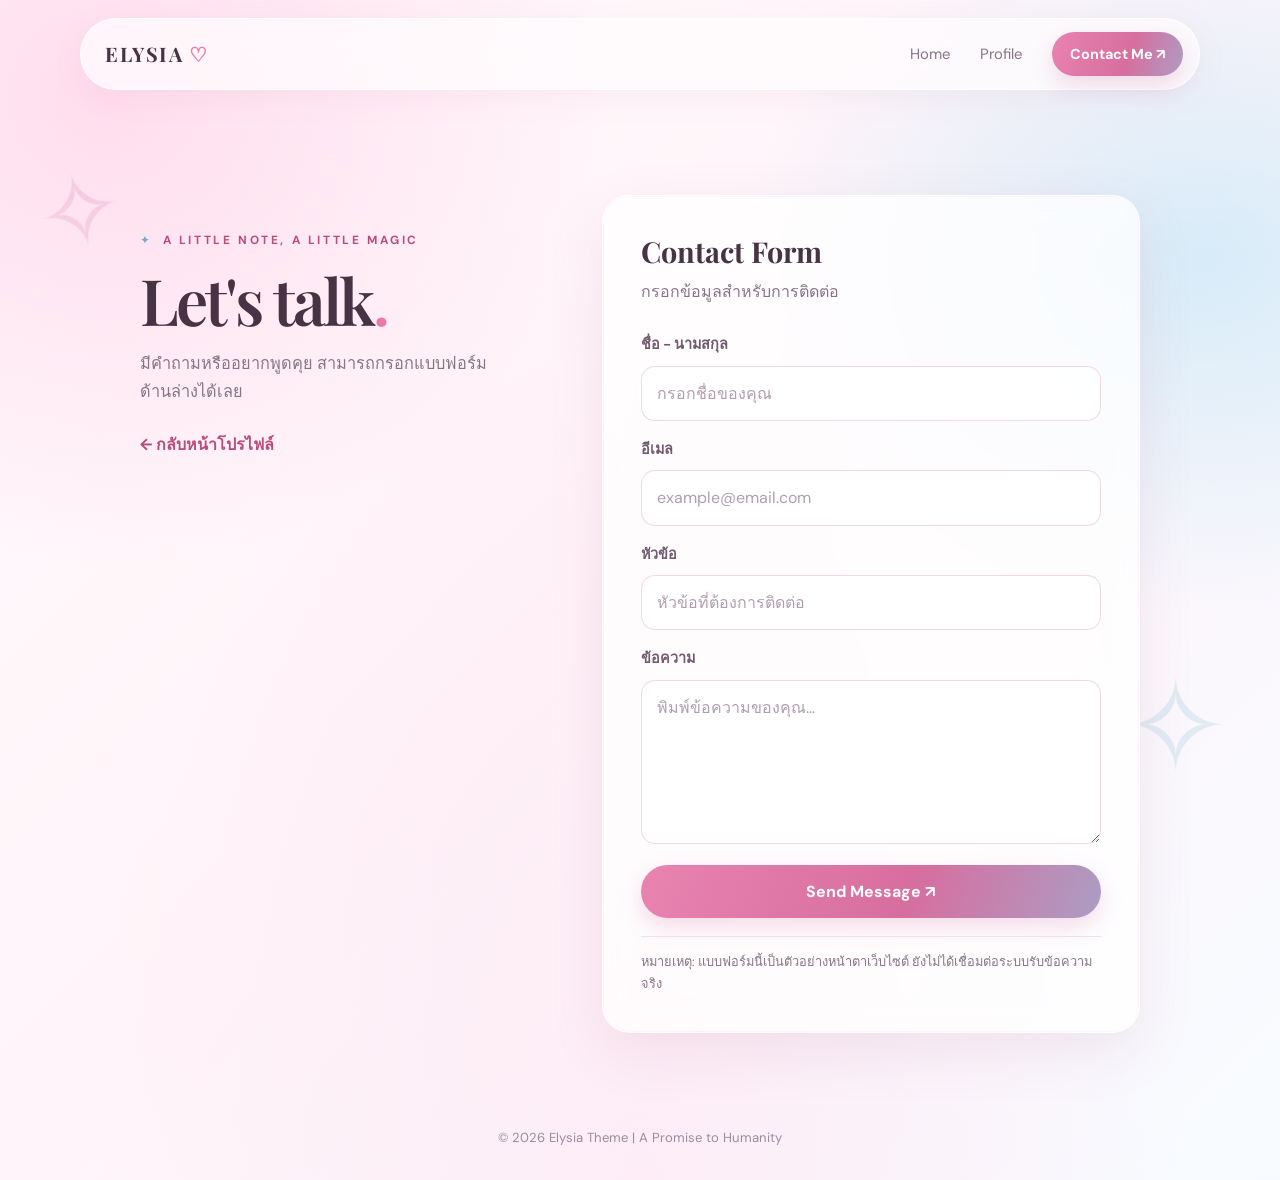
==== Contact.html @ 3596834e "Add files via upload" ====
<!DOCTYPE html>
<html lang="th">
<head>
    <meta charset="UTF-8">
    <meta name="viewport" content="width=device-width, initial-scale=1.0">
    <meta name="theme-color" content="#fff4f9">
    <meta name="description" content="Get in touch in a soft, Elysia-inspired space.">
    <title>Elysia — Contact</title>
    <link rel="stylesheet" href="styles.css">
</head>
<body>
    <header class="navbar">
        <a href="index.html" class="logo">ELYSIA<span>♡</span></a>
        <nav>
            <a href="index.html">Home</a>
            <a href="index.html#profile">Profile</a>
            <a href="Contact.html" class="nav-button">Contact Me ↗</a>
        </nav>
    </header>

    <main class="container contact-layout">
        <section class="contact-heading">
            <p class="eyebrow">A LITTLE NOTE, A LITTLE MAGIC</p>
            <h1>Let's talk<span>.</span></h1>
            <p>มีคำถามหรืออยากพูดคุย สามารถกรอกแบบฟอร์มด้านล่างได้เลย</p>
            <a href="index.html" class="back-link">← กลับหน้าโปรไฟล์</a>
        </section>

        <section class="contact-card">
            <h2>Contact Form</h2>
            <p class="section-description">กรอกข้อมูลสำหรับการติดต่อ</p>

            <form action="#" method="get">
                <label for="name">ชื่อ - นามสกุล</label>
                <input type="text" id="name" name="name"
                       placeholder="กรอกชื่อของคุณ" required>

                <label for="email">อีเมล</label>
                <input type="email" id="email" name="email"
                       placeholder="example@email.com" required>

                <label for="subject">หัวข้อ</label>
                <input type="text" id="subject" name="subject"
                       placeholder="หัวข้อที่ต้องการติดต่อ" required>

                <label for="message">ข้อความ</label>
                <textarea id="message" name="message" rows="5"
                          placeholder="พิมพ์ข้อความของคุณ..." required></textarea>

                <button type="submit" class="primary-button submit-button">
                    Send Message ↗
                </button>
            </form>

            <p class="form-note">
                หมายเหตุ: แบบฟอร์มนี้เป็นตัวอย่างหน้าตาเว็บไซต์
                ยังไม่ได้เชื่อมต่อระบบรับข้อความจริง
            </p>
        </section>
    </main>

    <footer>
        <p>© 2026 Elysia Theme | A Promise to Humanity</p>
    </footer>
</body>
</html>
---- styles.css ----
/* Elysia-inspired theme — soft rose, pearl, and crystal blue */
@import url('https://fonts.googleapis.com/css2?family=DM+Sans:wght@400;500;600;700&family=Playfair+Display:wght@500;600;700&display=swap');

:root {
    color-scheme: light;
    --rose: #e979a8;
    --rose-deep: #b94b7d;
    --rose-soft: #fbe3ee;
    --pink-glass: rgba(255, 255, 255, 0.78);
    --pearl: #fffafc;
    --ink: #483344;
    --muted: #887487;
    --blue: #b9dff1;
    --blue-deep: #6eabc9;
    --line: rgba(211, 143, 177, 0.25);
    --shadow: 0 18px 55px rgba(166, 101, 138, 0.12);
    --radius-lg: 28px;
    --radius-md: 18px;
}

* { box-sizing: border-box; }
html { scroll-behavior: smooth; }
body {
    margin: 0;
    min-height: 100vh;
    color: var(--ink);
    font-family: 'DM Sans', 'Noto Sans Thai', system-ui, -apple-system, sans-serif;
    line-height: 1.7;
    background:
        radial-gradient(ellipse at 8% 8%, rgba(255, 210, 231, .72), transparent 32rem),
        radial-gradient(ellipse at 94% 22%, rgba(195, 230, 247, .65), transparent 29rem),
        radial-gradient(ellipse at 50% 100%, rgba(255, 226, 240, .5), transparent 34rem),
        linear-gradient(135deg, #fff9fc 0%, #fff4f9 48%, #f7fbff 100%);
    overflow-x: hidden;
}

body::before, body::after {
    position: fixed;
    z-index: -1;
    pointer-events: none;
    content: '✧';
    color: rgba(211, 126, 169, .22);
    font-family: Georgia, serif;
    line-height: 1;
}
body::before { top: 18%; left: 3%; font-size: clamp(3rem, 8vw, 7rem); transform: rotate(-14deg); }
body::after { right: 4%; bottom: 12%; font-size: clamp(4rem, 10vw, 9rem); color: rgba(125, 183, 213, .2); }

a { color: inherit; text-decoration: none; }
button, input, textarea { font: inherit; }

.navbar {
    position: sticky;
    top: 0;
    z-index: 10;
    display: flex;
    align-items: center;
    justify-content: space-between;
    gap: 24px;
    width: min(1120px, calc(100% - 40px));
    margin: 18px auto 0;
    padding: 13px 16px 13px 24px;
    border: 1px solid rgba(255, 255, 255, .9);
    border-radius: 999px;
    background: rgba(255, 252, 254, .74);
    box-shadow: 0 8px 30px rgba(173, 117, 149, .08);
    backdrop-filter: blur(18px);
}
.logo {
    font-family: 'Playfair Display', Georgia, serif;
    font-size: 1.25rem;
    font-weight: 700;
    letter-spacing: .08em;
    white-space: nowrap;
}
.logo span { color: var(--rose); margin-left: 5px; }
.navbar nav { display: flex; align-items: center; gap: clamp(12px, 2.6vw, 30px); }
.navbar nav a:not(.nav-button) {
    color: var(--muted);
    font-size: .93rem;
    transition: color .2s ease;
}
.navbar nav a:not(.nav-button):hover { color: var(--rose-deep); }
.nav-button, .primary-button {
    display: inline-flex;
    align-items: center;
    justify-content: center;
    gap: 8px;
    border: 0;
    border-radius: 999px;
    color: white;
    font-weight: 700;
    background: linear-gradient(110deg, #e983b0 0%, #d76e9f 58%, #8cbfdd 130%);
    box-shadow: 0 9px 22px rgba(212, 112, 159, .24);
    transition: transform .2s ease, box-shadow .2s ease, filter .2s ease;
}
.nav-button { padding: 10px 18px; font-size: .9rem; }
.primary-button { padding: 13px 23px; cursor: pointer; }
.nav-button:hover, .primary-button:hover { transform: translateY(-2px); box-shadow: 0 13px 27px rgba(212, 112, 159, .3); filter: saturate(1.08); }

.container { width: min(1000px, calc(100% - 40px)); margin: 0 auto; }
.hero, .contact-heading { position: relative; text-align: center; }
.hero { padding: clamp(62px, 9vw, 108px) 0 44px; }
.eyebrow {
    margin: 0 0 11px;
    color: var(--rose-deep);
    font-size: .74rem;
    font-weight: 700;
    letter-spacing: .22em;
    text-transform: uppercase;
}
.hero .eyebrow::before, .contact-heading .eyebrow::before { content: '✦'; padding-right: 10px; color: var(--blue-deep); }
.hero .eyebrow::after, .contact-heading .eyebrow::after { content: '✦'; padding-left: 10px; color: var(--blue-deep); }
h1, h2 { margin-top: 0; line-height: 1.2; }
h1, h2, .content-card h2, .profile-info h2, .contact-card h2 {
    font-family: 'Playfair Display', Georgia, 'Noto Serif Thai', serif;
}
.hero h1, .contact-heading h1 {
    margin-bottom: 12px;
    font-size: clamp(2.7rem, 7.3vw, 5.1rem);
    font-weight: 600;
    letter-spacing: -.045em;
}
.hero h1 span, .contact-heading h1 span {
    color: var(--rose);
    text-shadow: 0 6px 28px rgba(230, 121, 168, .18);
}
.intro, .contact-heading > p:not(.eyebrow) { margin: 0; color: var(--muted); font-size: 1.02rem; }
.hero::after {
    display: block;
    width: 100px;
    height: 2px;
    margin: 27px auto 0;
    content: '';
    border-radius: 9px;
    background: linear-gradient(90deg, transparent, #e99ac0, #b7dcec, transparent);
}

.profile-card, .content-card, .contact-card {
    border: 1px solid rgba(255, 255, 255, .94);
    border-radius: var(--radius-lg);
    background: var(--pink-glass);
    box-shadow: var(--shadow), inset 0 0 0 1px rgba(231, 181, 204, .11);
    backdrop-filter: blur(14px);
}
.profile-card {
    display: grid;
    grid-template-columns: minmax(210px, .78fr) 1.5fr;
    align-items: center;
    gap: clamp(24px, 5vw, 54px);
    padding: clamp(24px, 4vw, 46px);
}
.profile-photo {
    position: relative;
    width: min(100%, 280px);
    aspect-ratio: 4 / 5;
    justify-self: center;
    padding: 8px;
    border: 1px solid rgba(226, 144, 182, .52);
    border-radius: 48% 48% 30px 30px;
    background: linear-gradient(145deg, rgba(255,255,255,.95), rgba(249,220,235,.86) 55%, rgba(198,229,242,.75));
    box-shadow: 0 14px 36px rgba(198, 130, 165, .15);
}
.profile-photo::before {
    position: absolute;
    top: -12px;
    right: -11px;
    z-index: 1;
    display: grid;
    width: 42px;
    height: 42px;
    place-items: center;
    content: '✿';
    color: #d774a1;
    border: 1px solid white;
    border-radius: 50%;
    background: #fff7fb;
    box-shadow: 0 6px 18px rgba(190, 115, 153, .15);
    font-size: 1.35rem;
}
.profile-photo img {
    display: block;
    width: 100%;
    height: 100%;
    object-fit: cover;
    border-radius: 46% 46% 23px 23px;
    background: linear-gradient(145deg, #f8ddeb, #d7edf7);
}
.profile-info h2, .content-card h2 { margin-bottom: 20px; font-size: clamp(1.65rem, 3.8vw, 2.1rem); }
.info-table { width: 100%; border-collapse: collapse; }
.info-table tr + tr { border-top: 1px solid var(--line); }
.info-table th, .info-table td { padding: 13px 5px; text-align: left; vertical-align: top; }
.info-table th { width: 39%; color: var(--muted); font-size: .88rem; font-weight: 500; }
.info-table td { font-weight: 600; }

.content-card { margin-top: 24px; padding: clamp(24px, 4vw, 38px); }
.content-card > .eyebrow { margin-bottom: 8px; }
.food-list { display: grid; grid-template-columns: repeat(3, 1fr); gap: 12px; margin: 0; padding: 0; list-style: none; counter-reset: food; }
.food-list li {
    position: relative;
    display: flex;
    align-items: center;
    min-height: 68px;
    padding: 16px 17px 16px 48px;
    border: 1px solid var(--line);
    border-radius: var(--radius-md);
    background: linear-gradient(135deg, rgba(255,255,255,.88), rgba(255,239,247,.7));
    font-weight: 600;
    counter-increment: food;
}
.food-list li::before {
    position: absolute;
    left: 16px;
    color: var(--rose);
    content: '♡';
    font-size: 1.25rem;
}
.section-description { margin-top: -10px; margin-bottom: 20px; color: var(--muted); }
.table-wrapper { overflow-x: auto; border: 1px solid var(--line); border-radius: 18px; }
.skill-table { width: 100%; border-collapse: collapse; background: rgba(255,255,255,.56); }
.skill-table th { color: #9d567b; background: linear-gradient(90deg, rgba(251,222,237,.85), rgba(224,242,250,.72)); font-size: .88rem; font-weight: 700; }
.skill-table th, .skill-table td { padding: 14px 17px; text-align: left; }
.skill-table tbody tr + tr { border-top: 1px solid var(--line); }
.skill-table tbody tr { transition: background .2s ease; }
.skill-table tbody tr:hover { background: rgba(255, 236, 246, .65); }
.level { display: inline-block; padding: 4px 11px; border: 1px solid rgba(216, 141, 177, .28); border-radius: 999px; color: #a85880; background: #fff1f7; font-size: .76rem; font-weight: 700; white-space: nowrap; }

.contact-banner {
    display: flex;
    align-items: center;
    justify-content: space-between;
    gap: 24px;
    margin: 24px 0 64px;
    padding: clamp(25px, 4vw, 38px);
    border: 1px solid rgba(255,255,255,.92);
    border-radius: var(--radius-lg);
    background: linear-gradient(115deg, rgba(255,230,242,.9), rgba(255,255,255,.84) 50%, rgba(223,242,250,.9));
    box-shadow: var(--shadow);
}
.contact-banner h2 { margin-bottom: 6px; font-size: clamp(1.5rem, 3.5vw, 2rem); }
.contact-banner p { margin: 0; color: var(--muted); }

.contact-layout { display: grid; grid-template-columns: .85fr 1.15fr; align-items: start; gap: clamp(28px, 5vw, 64px); padding-top: clamp(60px, 9vw, 105px); padding-bottom: 70px; }
.contact-heading { position: sticky; top: 120px; padding-top: 35px; text-align: left; }
.contact-heading .eyebrow::before { padding-left: 0; }
.contact-heading .eyebrow::after { content: ''; padding: 0; }
.contact-heading h1 { font-size: clamp(2.7rem, 5vw, 4.2rem); }
.contact-heading > p:not(.eyebrow) { max-width: 360px; }
.back-link { display: inline-flex; margin-top: 25px; color: var(--rose-deep); font-weight: 700; transition: transform .2s ease; }
.back-link:hover { transform: translateX(-3px); }
.contact-card { padding: clamp(24px, 4vw, 38px); }
.contact-card h2 { margin-bottom: 9px; font-size: 1.8rem; }
.contact-card .section-description { margin-top: 0; }
.contact-card form { display: grid; gap: 9px; }
.contact-card label { margin-top: 7px; color: #725a70; font-size: .9rem; font-weight: 700; }
.contact-card input, .contact-card textarea {
    width: 100%;
    padding: 13px 15px;
    border: 1px solid rgba(211, 143, 177, .34);
    border-radius: 14px;
    outline: none;
    color: var(--ink);
    background: rgba(255,255,255,.82);
    transition: border-color .2s ease, box-shadow .2s ease, background .2s ease;
}
.contact-card input::placeholder, .contact-card textarea::placeholder { color: #b09eaf; }
.contact-card input:focus, .contact-card textarea:focus { border-color: var(--rose); background: white; box-shadow: 0 0 0 4px rgba(233, 121, 168, .13); }
.contact-card textarea { min-height: 130px; resize: vertical; }
.submit-button { margin-top: 12px; width: 100%; }
.form-note { margin: 18px 0 0; padding-top: 14px; border-top: 1px solid var(--line); color: var(--muted); font-size: .8rem; }

footer { padding: 24px 20px 30px; color: #9d8b9d; text-align: center; font-size: .82rem; }
footer p { margin: 0; }

::selection { color: #743c5d; background: #f9d2e4; }
:focus-visible { outline: 3px solid rgba(110,171,201,.7); outline-offset: 3px; }

@media (max-width: 760px) {
    .navbar { width: calc(100% - 24px); margin-top: 10px; padding: 10px 12px 10px 18px; }
    .navbar nav { gap: 12px; }
    .navbar nav a:not(.nav-button) { font-size: .82rem; }
    .nav-button { padding: 9px 13px; font-size: .8rem; }
    .container { width: calc(100% - 28px); }
    .profile-card { grid-template-columns: 1fr; }
    .profile-photo { width: min(68%, 245px); aspect-ratio: 4 / 4.5; }
    .profile-info h2 { text-align: center; }
    .profile-info > .eyebrow { text-align: center; }
    .food-list { grid-template-columns: 1fr; }
    .food-list li { min-height: 56px; }
    .contact-layout { grid-template-columns: 1fr; gap: 25px; padding-top: 45px; }
    .contact-heading { position: static; padding-top: 0; text-align: center; }
    .contact-heading > p:not(.eyebrow) { margin-inline: auto; }
    .contact-banner { align-items: flex-start; flex-direction: column; margin-bottom: 40px; }
}
@media (max-width: 430px) {
    .logo { font-size: 1rem; }
    .navbar { gap: 8px; }
    .navbar nav { gap: 9px; }
    .navbar nav a:not(.nav-button) { font-size: .75rem; }
    .nav-button { padding: 8px 10px; font-size: .73rem; }
    .info-table th, .info-table td { padding: 11px 4px; font-size: .84rem; }
    .skill-table th, .skill-table td { padding: 12px 10px; font-size: .82rem; }
}
@media (prefers-reduced-motion: reduce) {
    *, *::before, *::after { scroll-behavior: auto !important; transition-duration: .01ms !important; animation-duration: .01ms !important; }
}
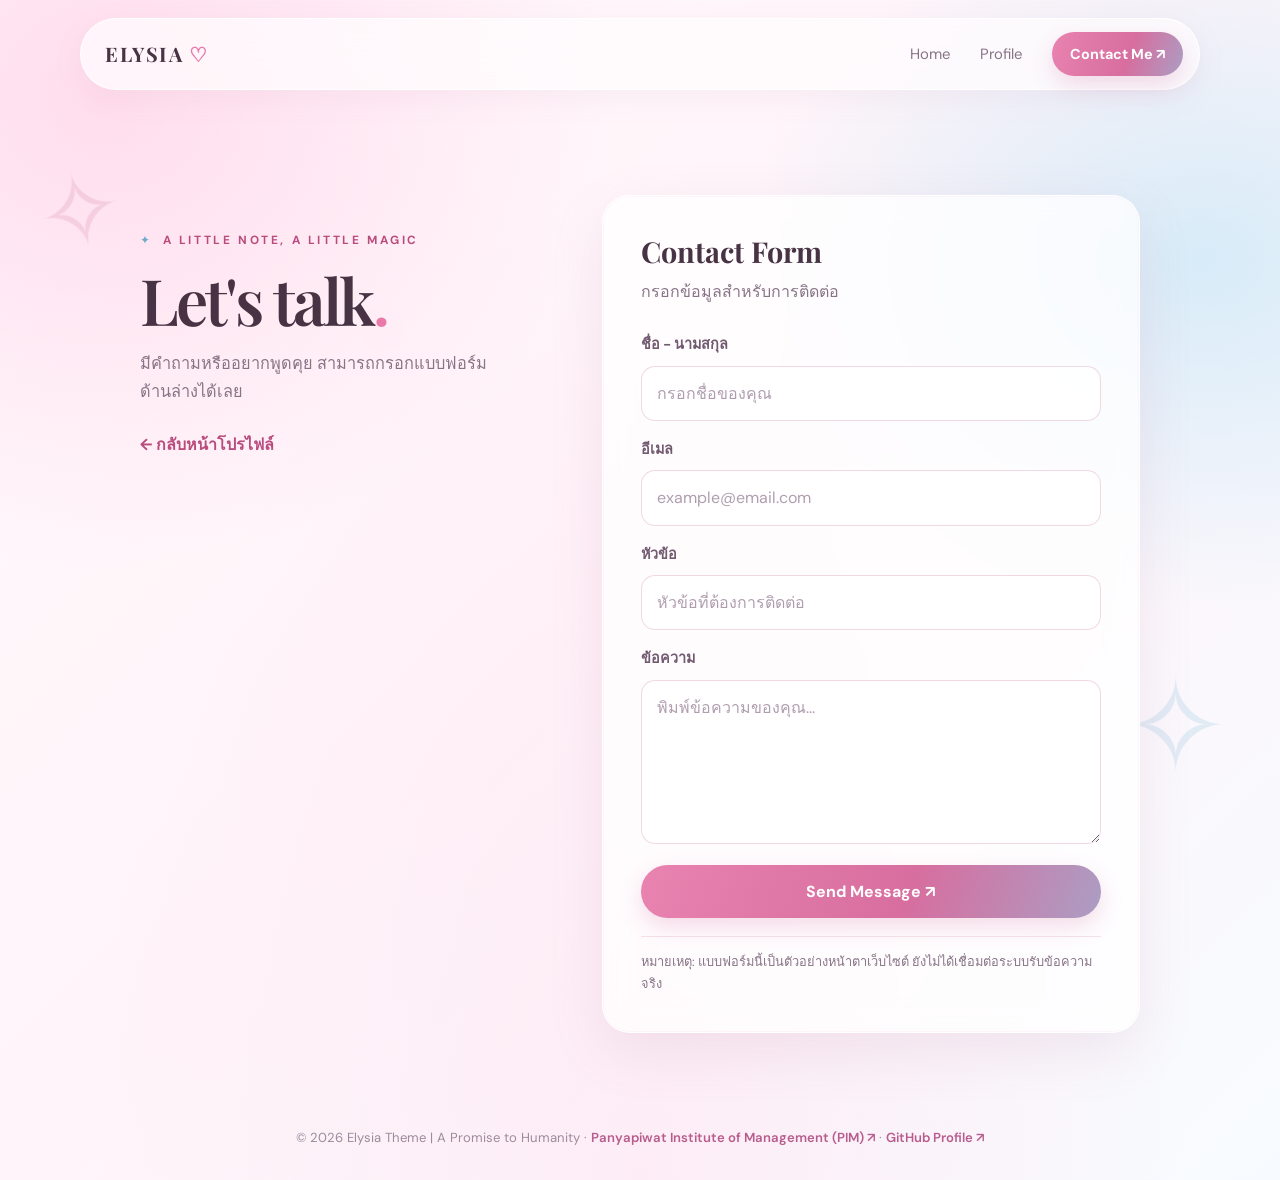
==== commit 0f869c58: "Add files via upload" ====
--- a/Contact.html
+++ b/Contact.html
@@ -61,7 +61,7 @@
     </main>
 
     <footer>
-        <p>© 2026 Elysia Theme | A Promise to Humanity</p>
+        <p>© 2026 Elysia Theme | A Promise to Humanity · <a class="footer-link" href="https://www.pim.ac.th" target="_blank" rel="noopener noreferrer">Panyapiwat Institute of Management (PIM) ↗</a> · <a class="footer-link" href="https://github.com/chinachot12-afk" target="_blank" rel="noopener noreferrer">GitHub Profile ↗</a></p>
     </footer>
 </body>
 </html>
--- a/styles.css
+++ b/styles.css
@@ -271,6 +271,8 @@
 
 footer { padding: 24px 20px 30px; color: #9d8b9d; text-align: center; font-size: .82rem; }
 footer p { margin: 0; }
+.footer-link { color: #b85c8d; text-decoration: none; font-weight: 600; transition: color .2s ease; }
+.footer-link:hover { color: #6eabc9; text-decoration: underline; text-underline-offset: 3px; }
 
 ::selection { color: #743c5d; background: #f9d2e4; }
 :focus-visible { outline: 3px solid rgba(110,171,201,.7); outline-offset: 3px; }
